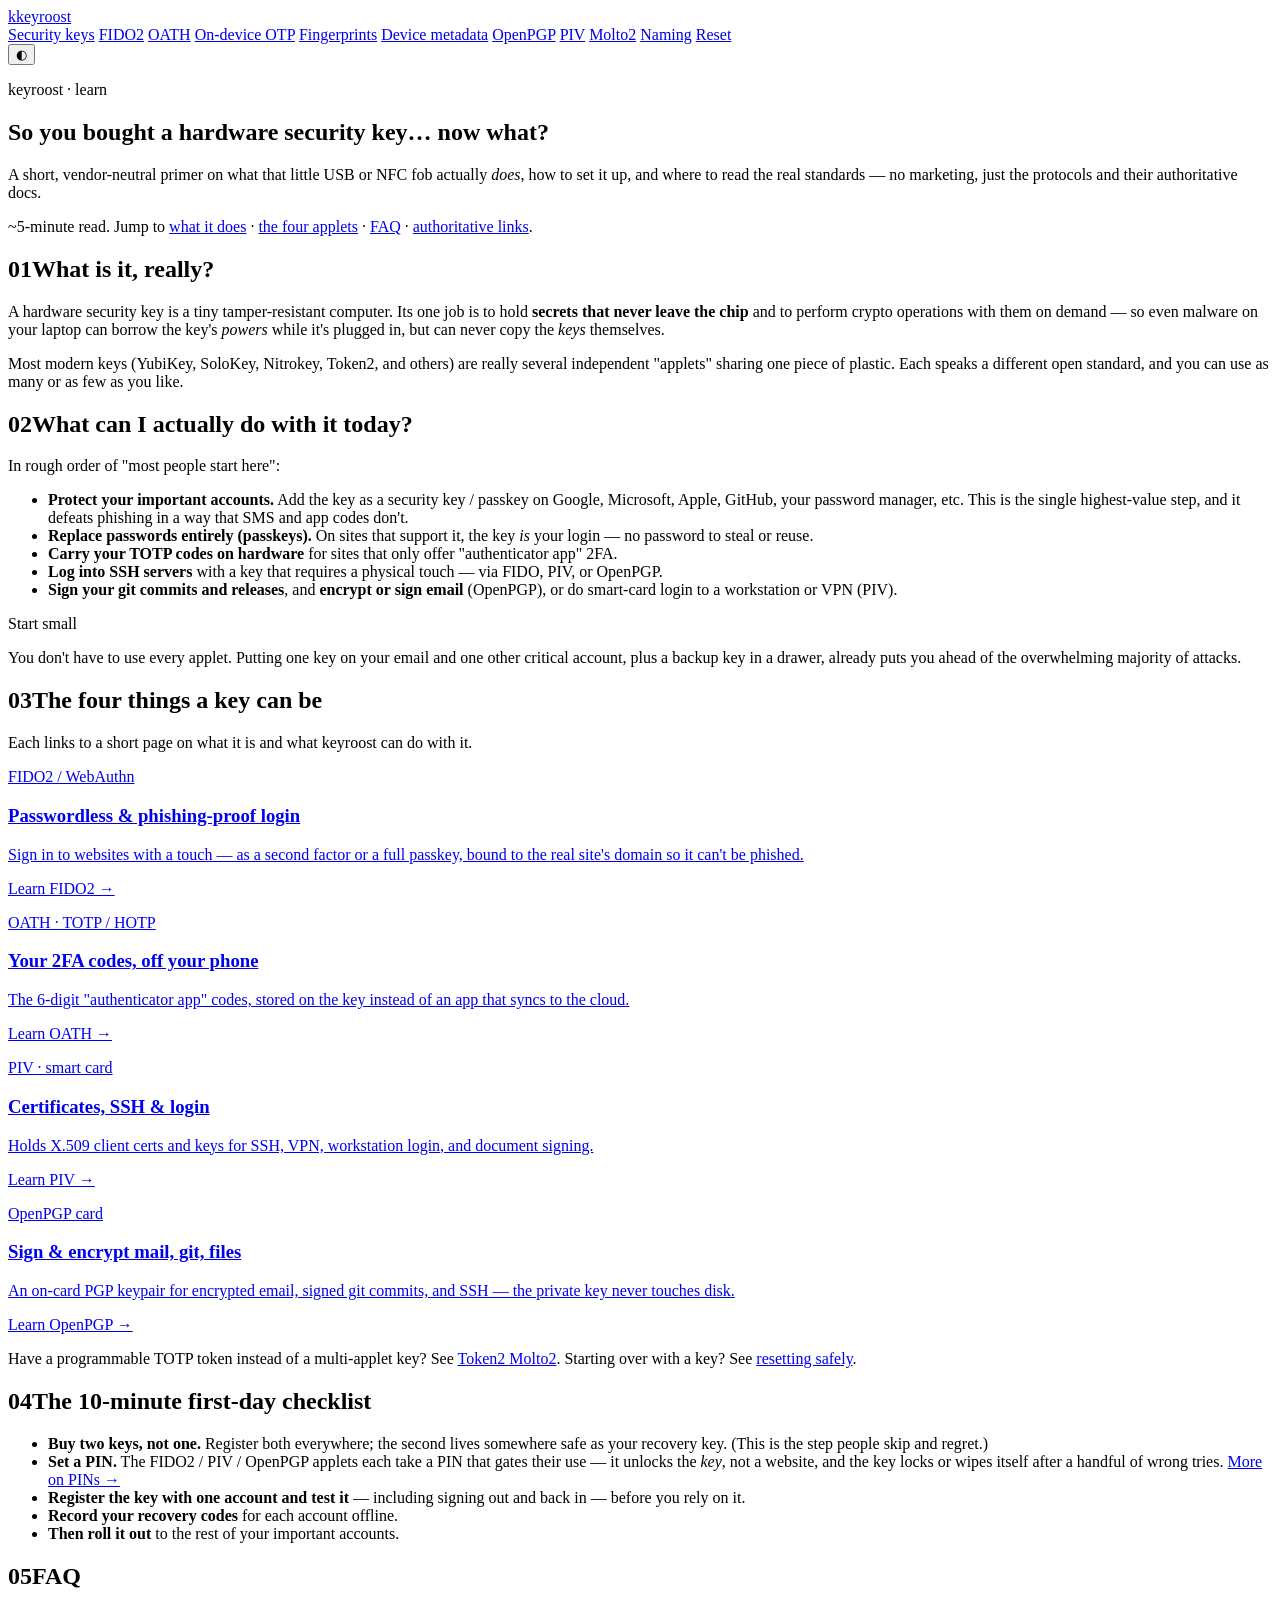
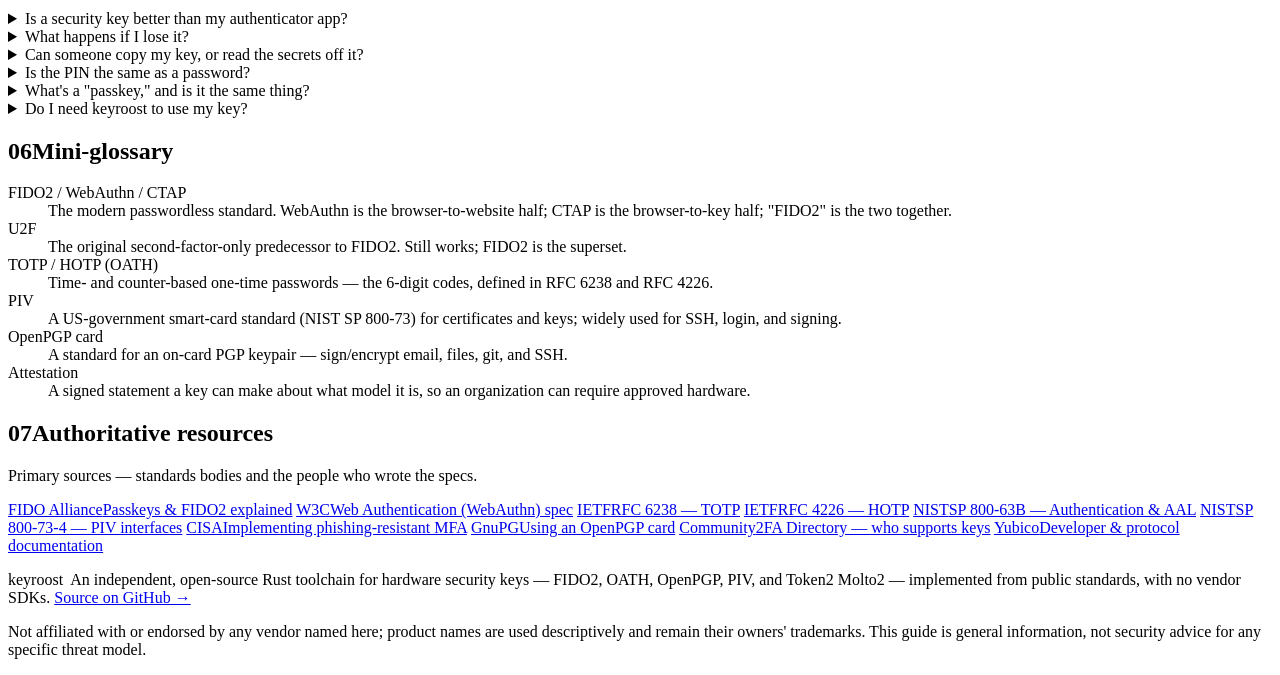
==== docs/index.html @ 5942d0e4 "release: v0.6.0 — CLI maturity, device model, GUI PIN/PIV polish # Conflicts: #	README.md" ====
<!DOCTYPE html>
<html lang="en">
<head>
<meta charset="utf-8">
<meta name="viewport" content="width=device-width, initial-scale=1">
<title>So you bought a hardware security key… now what? — keyroost</title>
<meta name="description" content="A short, vendor-neutral guide to what a hardware security key actually does — FIDO2 passkeys, TOTP, smart-card (PIV), and OpenPGP — how to set one up, and where to read the real standards.">
<link rel="stylesheet" href="assets/keyroost-theme.css">
<link rel="stylesheet" href="assets/site.css">
<script>(function(){try{var t=localStorage.getItem('kr-theme');if(t==='light'||(!t&&window.matchMedia&&matchMedia('(prefers-color-scheme: light)').matches))document.documentElement.setAttribute('data-theme','light');}catch(e){}})();</script>
</head>
<body>

<header class="kr-topbar">
  <div class="kr-wrap kr-topbar-inner">
    <a class="kr-wordmark" href="index.html" aria-label="keyroost — home">
      <span class="kr-mark mono">k</span><span>keyroost</span>
    </a>
    <nav class="kr-nav" aria-label="Learn topics">
      <a href="security-keys.html">Security keys</a>
      <a href="fido2.html">FIDO2</a>
      <a href="oath.html">OATH</a>
      <a href="otp.html">On-device OTP</a>
      <a href="fingerprint.html">Fingerprints</a>
      <a href="mds.html">Device metadata</a>
      <a href="openpgp.html">OpenPGP</a>
      <a href="piv.html">PIV</a>
      <a href="molto2.html">Molto2</a>
      <a href="naming.html">Naming</a>
      <a href="reset.html">Reset</a>
    </nav>
    <button class="kr-theme-toggle" id="kr-theme-toggle" type="button" aria-label="Toggle light/dark theme" title="Toggle theme">◐</button>
  </div>
</header>

<section class="kr-hero">
  <div class="kr-wrap">
    <p class="kr-label">keyroost · learn</p>
    <h1>So you bought a hardware security key… <span class="q">now what?</span></h1>
    <p class="kr-lede">A short, vendor-neutral primer on what that little USB or NFC fob
      actually <em>does</em>, how to set it up, and where to read the real standards —
      no marketing, just the protocols and their authoritative docs.</p>
    <p class="kr-meta">~5-minute read. Jump to
      <a href="#do">what it does</a> ·
      <a href="#topics">the four applets</a> ·
      <a href="#faq">FAQ</a> ·
      <a href="#resources">authoritative links</a>.</p>
  </div>
</section>

<main class="kr-wrap">

  <section class="kr-section" id="what">
    <h2><span class="num">01</span>What is it, really?</h2>
    <p>A hardware security key is a tiny tamper-resistant computer. Its one job is to
      hold <strong>secrets that never leave the chip</strong> and to perform crypto
      operations with them on demand — so even malware on your laptop can borrow the
      key's <em>powers</em> while it's plugged in, but can never copy the <em>keys</em>
      themselves.</p>
    <p>Most modern keys (YubiKey, SoloKey, Nitrokey, Token2, and others) are really
      several independent "applets" sharing one piece of plastic. Each speaks a
      different open standard, and you can use as many or as few as you like.</p>
  </section>

  <section class="kr-section" id="do">
    <h2><span class="num">02</span>What can I actually do with it today?</h2>
    <p>In rough order of "most people start here":</p>
    <ul>
      <li><strong>Protect your important accounts.</strong> Add the key as a security
        key / passkey on Google, Microsoft, Apple, GitHub, your password manager, etc.
        This is the single highest-value step, and it defeats phishing in a way that
        SMS and app codes don't.</li>
      <li><strong>Replace passwords entirely (passkeys).</strong> On sites that support
        it, the key <em>is</em> your login — no password to steal or reuse.</li>
      <li><strong>Carry your TOTP codes on hardware</strong> for sites that only offer
        "authenticator app" 2FA.</li>
      <li><strong>Log into SSH servers</strong> with a key that requires a physical
        touch — via FIDO, PIV, or OpenPGP.</li>
      <li><strong>Sign your git commits and releases</strong>, and <strong>encrypt or
        sign email</strong> (OpenPGP), or do smart-card login to a workstation or VPN
        (PIV).</li>
    </ul>
    <div class="kr-callout tip">
      <div class="kr-callout-title tip">Start small</div>
      <p>You don't have to use every applet. Putting one key on your email and one other
        critical account, plus a backup key in a drawer, already puts you ahead of the
        overwhelming majority of attacks.</p>
    </div>
  </section>

  <section class="kr-section" id="topics">
    <h2><span class="num">03</span>The four things a key can be</h2>
    <p class="kr-muted">Each links to a short page on what it is and what keyroost can do with it.</p>
    <div class="kr-cards">
      <a class="kr-card" href="fido2.html">
        <span class="kr-label">FIDO2 / WebAuthn</span>
        <h3>Passwordless &amp; phishing-proof login</h3>
        <p>Sign in to websites with a touch — as a second factor or a full passkey,
          bound to the real site's domain so it can't be phished.</p>
        <p class="kr-more">Learn FIDO2 →</p>
      </a>
      <a class="kr-card" href="oath.html">
        <span class="kr-label">OATH · TOTP / HOTP</span>
        <h3>Your 2FA codes, off your phone</h3>
        <p>The 6-digit "authenticator app" codes, stored on the key instead of an app
          that syncs to the cloud.</p>
        <p class="kr-more">Learn OATH →</p>
      </a>
      <a class="kr-card" href="piv.html">
        <span class="kr-label">PIV · smart card</span>
        <h3>Certificates, SSH &amp; login</h3>
        <p>Holds X.509 client certs and keys for SSH, VPN, workstation login, and
          document signing.</p>
        <p class="kr-more">Learn PIV →</p>
      </a>
      <a class="kr-card" href="openpgp.html">
        <span class="kr-label">OpenPGP card</span>
        <h3>Sign &amp; encrypt mail, git, files</h3>
        <p>An on-card PGP keypair for encrypted email, signed git commits, and SSH —
          the private key never touches disk.</p>
        <p class="kr-more">Learn OpenPGP →</p>
      </a>
    </div>
    <p class="kr-muted" style="margin-top:16px">Have a programmable TOTP token instead of a
      multi-applet key? See <a href="molto2.html">Token2 Molto2</a>. Starting over with a
      key? See <a href="reset.html">resetting safely</a>.</p>
  </section>

  <section class="kr-section" id="setup">
    <h2><span class="num">04</span>The 10-minute first-day checklist</h2>
    <ul>
      <li><strong>Buy two keys, not one.</strong> Register both everywhere; the second
        lives somewhere safe as your recovery key. (This is the step people skip and
        regret.)</li>
      <li><strong>Set a PIN.</strong> The FIDO2 / PIV / OpenPGP applets each take a PIN
        that gates their use — it unlocks the <em>key</em>, not a website, and the key
        locks or wipes itself after a handful of wrong tries. <a href="fido2.html#pin">More on PINs →</a></li>
      <li><strong>Register the key with one account and test it</strong> — including
        signing out and back in — before you rely on it.</li>
      <li><strong>Record your recovery codes</strong> for each account offline.</li>
      <li><strong>Then roll it out</strong> to the rest of your important accounts.</li>
    </ul>
  </section>

  <section class="kr-section kr-faq" id="faq">
    <h2><span class="num">05</span>FAQ</h2>

    <details>
      <summary>Is a security key better than my authenticator app?</summary>
      <div class="kr-answer">
        <p>For phishing — the threat most people face — yes, meaningfully. A FIDO2 key
          cryptographically checks the website's real domain before it responds, so a
          look-alike phishing page gets nothing. TOTP codes can be typed into a fake site
          and replayed within the 30-second window. TOTP still beats SMS or nothing;
          FIDO2 is the gold standard. <a href="https://www.cisa.gov/resources-tools/resources/implementing-phishing-resistant-mfa">CISA on phishing-resistant MFA →</a></p>
      </div>
    </details>

    <details>
      <summary>What happens if I lose it?</summary>
      <div class="kr-answer">
        <p>This is exactly why you register a <strong>second key</strong> and keep
          <strong>recovery codes</strong>. Sign in with your backup, remove the lost key
          from each account, and register a replacement. Because the secrets never leave
          the chip, whoever finds your key still needs your PIN — and it locks itself
          after too many wrong guesses.</p>
      </div>
    </details>

    <details>
      <summary>Can someone copy my key, or read the secrets off it?</summary>
      <div class="kr-answer">
        <p>No — that's the whole point. Private keys are generated on the chip and are
          designed to be non-exportable. Operations happen <em>inside</em> the key; only
          the result (a signature, an assertion) comes out. There's no "export key" button.</p>
      </div>
    </details>

    <details>
      <summary>Is the PIN the same as a password?</summary>
      <div class="kr-answer">
        <p>No. A website password is checked by a server and can be stolen in a breach.
          A key's PIN is checked <em>by the key, offline</em>, just to authorize local
          use — and the key enforces a small retry limit, so even a short PIN resists
          brute force. You never type it into a web form. <a href="fido2.html#pin">More →</a></p>
      </div>
    </details>

    <details>
      <summary>What's a "passkey," and is it the same thing?</summary>
      <div class="kr-answer">
        <p>A passkey is a FIDO2 credential used <em>instead</em> of a password rather than
          alongside one. A hardware key can store passkeys (a "device-bound passkey"); the
          phones-and-cloud kind syncs across devices. Same standard, different storage and
          recovery trade-offs. <a href="fido2.html#passkeys">More →</a></p>
      </div>
    </details>

    <details>
      <summary>Do I need keyroost to use my key?</summary>
      <div class="kr-answer">
        <p>Not for everyday logins — registering a key with a website happens in your
          browser, no extra software required. keyroost is for <em>managing the key
          itself</em>: inspecting it, setting PINs, loading TOTP secrets, generating
          OpenPGP/PIV keys, and programming Token2 Molto2 tokens — over an open, auditable
          toolchain with no vendor SDKs. It's optional power tooling, not a requirement.</p>
      </div>
    </details>
  </section>

  <section class="kr-section kr-glossary" id="glossary">
    <h2><span class="num">06</span>Mini-glossary</h2>
    <dl>
      <dt>FIDO2 / WebAuthn / CTAP</dt>
      <dd>The modern passwordless standard. WebAuthn is the browser-to-website half; CTAP
        is the browser-to-key half; "FIDO2" is the two together.</dd>
      <dt>U2F</dt>
      <dd>The original second-factor-only predecessor to FIDO2. Still works; FIDO2 is the
        superset.</dd>
      <dt>TOTP / HOTP (OATH)</dt>
      <dd>Time- and counter-based one-time passwords — the 6-digit codes, defined in
        RFC&nbsp;6238 and RFC&nbsp;4226.</dd>
      <dt>PIV</dt>
      <dd>A US-government smart-card standard (NIST SP&nbsp;800-73) for certificates and
        keys; widely used for SSH, login, and signing.</dd>
      <dt>OpenPGP card</dt>
      <dd>A standard for an on-card PGP keypair — sign/encrypt email, files, git, and SSH.</dd>
      <dt>Attestation</dt>
      <dd>A signed statement a key can make about what model it is, so an organization can
        require approved hardware.</dd>
    </dl>
  </section>

  <section class="kr-section kr-res-section" id="resources">
    <h2><span class="num">07</span>Authoritative resources</h2>
    <p class="kr-muted">Primary sources — standards bodies and the people who wrote the specs.</p>
    <div class="kr-res">
      <a href="https://fidoalliance.org/passkeys/"><span class="who">FIDO Alliance</span>Passkeys &amp; FIDO2 explained</a>
      <a href="https://www.w3.org/TR/webauthn-2/"><span class="who">W3C</span>Web Authentication (WebAuthn) spec</a>
      <a href="https://datatracker.ietf.org/doc/html/rfc6238"><span class="who">IETF</span>RFC 6238 — TOTP</a>
      <a href="https://datatracker.ietf.org/doc/html/rfc4226"><span class="who">IETF</span>RFC 4226 — HOTP</a>
      <a href="https://pages.nist.gov/800-63-3/sp800-63b.html"><span class="who">NIST</span>SP 800-63B — Authentication &amp; AAL</a>
      <a href="https://csrc.nist.gov/pubs/sp/800/73/4/upd1/final"><span class="who">NIST</span>SP 800-73-4 — PIV interfaces</a>
      <a href="https://www.cisa.gov/resources-tools/resources/implementing-phishing-resistant-mfa"><span class="who">CISA</span>Implementing phishing-resistant MFA</a>
      <a href="https://gnupg.org/documentation/manuals/gnupg/OpenPGP-Card.html"><span class="who">GnuPG</span>Using an OpenPGP card</a>
      <a href="https://2fa.directory/"><span class="who">Community</span>2FA Directory — who supports keys</a>
      <a href="https://developers.yubico.com/"><span class="who">Yubico</span>Developer &amp; protocol documentation</a>
    </div>
  </section>

</main>

<footer class="kr-footer">
  <div class="kr-wrap">
    <p><span class="kr-pill kr-pill-brand">keyroost</span> &nbsp;An independent, open-source
      Rust toolchain for hardware security keys — FIDO2, OATH, OpenPGP, PIV, and Token2
      Molto2 — implemented from public standards, with no vendor SDKs.
      <a href="https://github.com/framefilter/keyroost">Source on GitHub →</a></p>
    <p class="kr-small">Not affiliated with or endorsed by any vendor named here; product
      names are used descriptively and remain their owners' trademarks. This guide is
      general information, not security advice for any specific threat model.</p>
  </div>
</footer>

<script src="assets/site.js"></script>
</body>
</html>
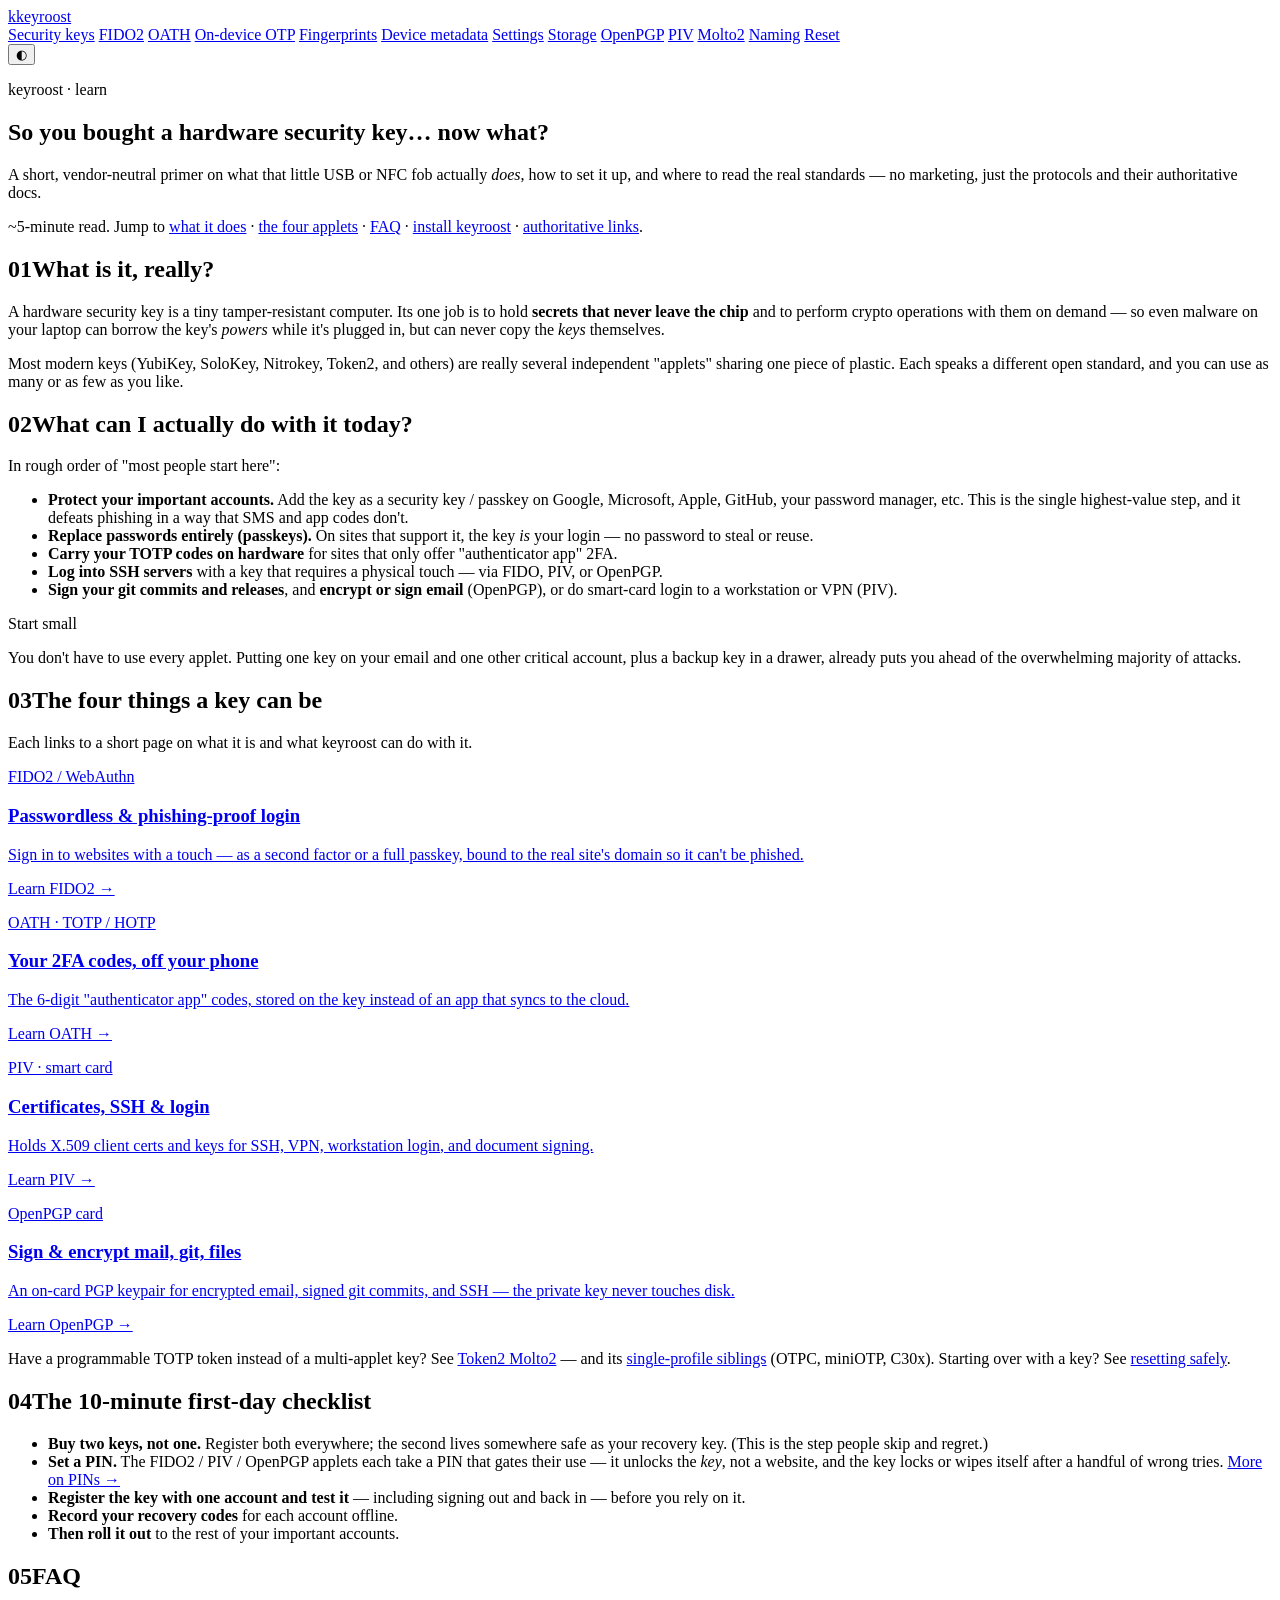
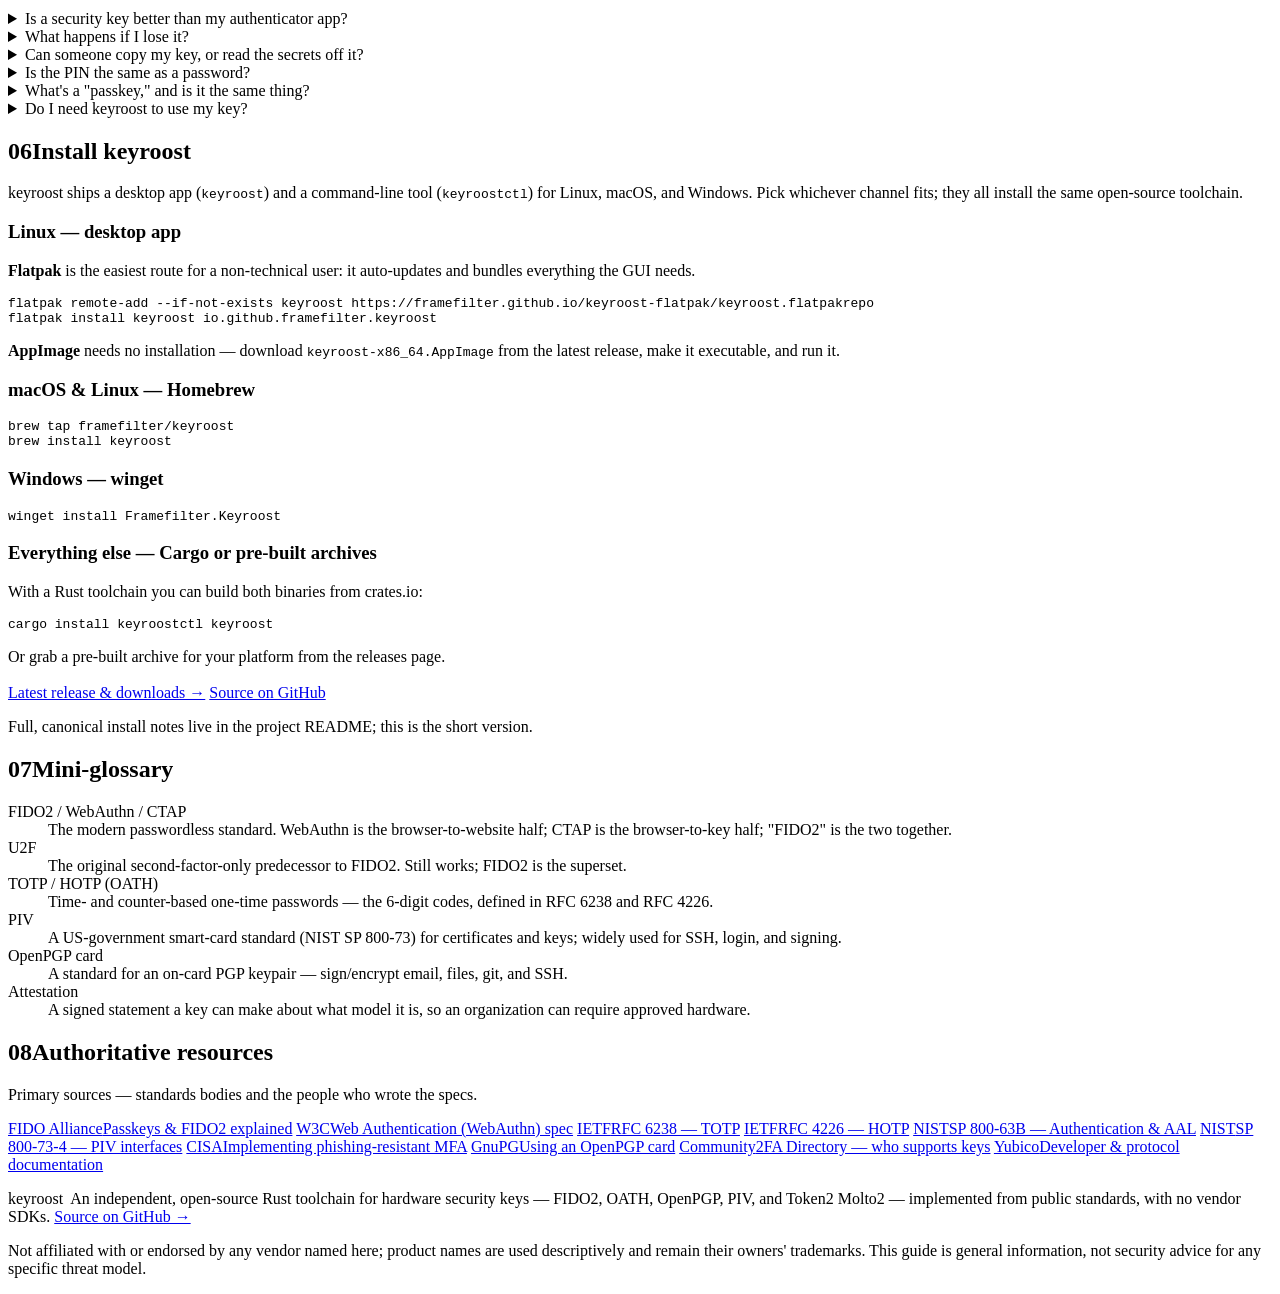
==== commit 5567e681: "docs: document v0.7.2 features (README, CHANGELOG, Learn site) README: programmable token (What-it-d" ====
--- a/docs/index.html
+++ b/docs/index.html
@@ -23,6 +23,8 @@
       <a href="otp.html">On-device OTP</a>
       <a href="fingerprint.html">Fingerprints</a>
       <a href="mds.html">Device metadata</a>
+      <a href="settings.html">Settings</a>
+      <a href="storage.html">Storage</a>
       <a href="openpgp.html">OpenPGP</a>
       <a href="piv.html">PIV</a>
       <a href="molto2.html">Molto2</a>
@@ -44,6 +46,7 @@
       <a href="#do">what it does</a> ·
       <a href="#topics">the four applets</a> ·
       <a href="#faq">FAQ</a> ·
+      <a href="#install">install keyroost</a> ·
       <a href="#resources">authoritative links</a>.</p>
   </div>
 </section>
@@ -122,8 +125,9 @@
       </a>
     </div>
     <p class="kr-muted" style="margin-top:16px">Have a programmable TOTP token instead of a
-      multi-applet key? See <a href="molto2.html">Token2 Molto2</a>. Starting over with a
-      key? See <a href="reset.html">resetting safely</a>.</p>
+      multi-applet key? See <a href="molto2.html">Token2 Molto2</a> — and its
+      <a href="molto2.html#single-profile">single-profile siblings</a> (OTPC, miniOTP, C30x).
+      Starting over with a key? See <a href="reset.html">resetting safely</a>.</p>
   </section>
 
   <section class="kr-section" id="setup">
@@ -208,8 +212,43 @@
     </details>
   </section>
 
+  <section class="kr-section" id="install">
+    <h2><span class="num">06</span>Install keyroost</h2>
+    <p>keyroost ships a desktop app (<code>keyroost</code>) and a command-line tool
+      (<code>keyroostctl</code>) for Linux, macOS, and Windows. Pick whichever channel fits;
+      they all install the same open-source toolchain.</p>
+
+    <h3>Linux — desktop app</h3>
+    <p><strong>Flatpak</strong> is the easiest route for a non-technical user: it
+      auto-updates and bundles everything the GUI needs.</p>
+<pre><code>flatpak remote-add --if-not-exists keyroost https://framefilter.github.io/keyroost-flatpak/keyroost.flatpakrepo
+flatpak install keyroost io.github.framefilter.keyroost</code></pre>
+    <p><strong>AppImage</strong> needs no installation — download
+      <code>keyroost-x86_64.AppImage</code> from the latest release, make it executable, and
+      run it.</p>
+
+    <h3>macOS &amp; Linux — Homebrew</h3>
+<pre><code>brew tap framefilter/keyroost
+brew install keyroost</code></pre>
+
+    <h3>Windows — winget</h3>
+<pre><code>winget install Framefilter.Keyroost</code></pre>
+
+    <h3>Everything else — Cargo or pre-built archives</h3>
+    <p>With a Rust toolchain you can build both binaries from crates.io:</p>
+<pre><code>cargo install keyroostctl keyroost</code></pre>
+    <p>Or grab a pre-built archive for your platform from the releases page.</p>
+
+    <p class="kr-related" style="margin-top:18px">
+      <a class="kr-btn kr-btn-default" href="https://github.com/framefilter/keyroost/releases/latest">Latest release &amp; downloads →</a>
+      <a class="kr-btn kr-btn-ghost" href="https://github.com/framefilter/keyroost">Source on GitHub</a>
+    </p>
+    <p class="kr-muted">Full, canonical install notes live in the project README; this is the
+      short version.</p>
+  </section>
+
   <section class="kr-section kr-glossary" id="glossary">
-    <h2><span class="num">06</span>Mini-glossary</h2>
+    <h2><span class="num">07</span>Mini-glossary</h2>
     <dl>
       <dt>FIDO2 / WebAuthn / CTAP</dt>
       <dd>The modern passwordless standard. WebAuthn is the browser-to-website half; CTAP
@@ -232,7 +271,7 @@
   </section>
 
   <section class="kr-section kr-res-section" id="resources">
-    <h2><span class="num">07</span>Authoritative resources</h2>
+    <h2><span class="num">08</span>Authoritative resources</h2>
     <p class="kr-muted">Primary sources — standards bodies and the people who wrote the specs.</p>
     <div class="kr-res">
       <a href="https://fidoalliance.org/passkeys/"><span class="who">FIDO Alliance</span>Passkeys &amp; FIDO2 explained</a>
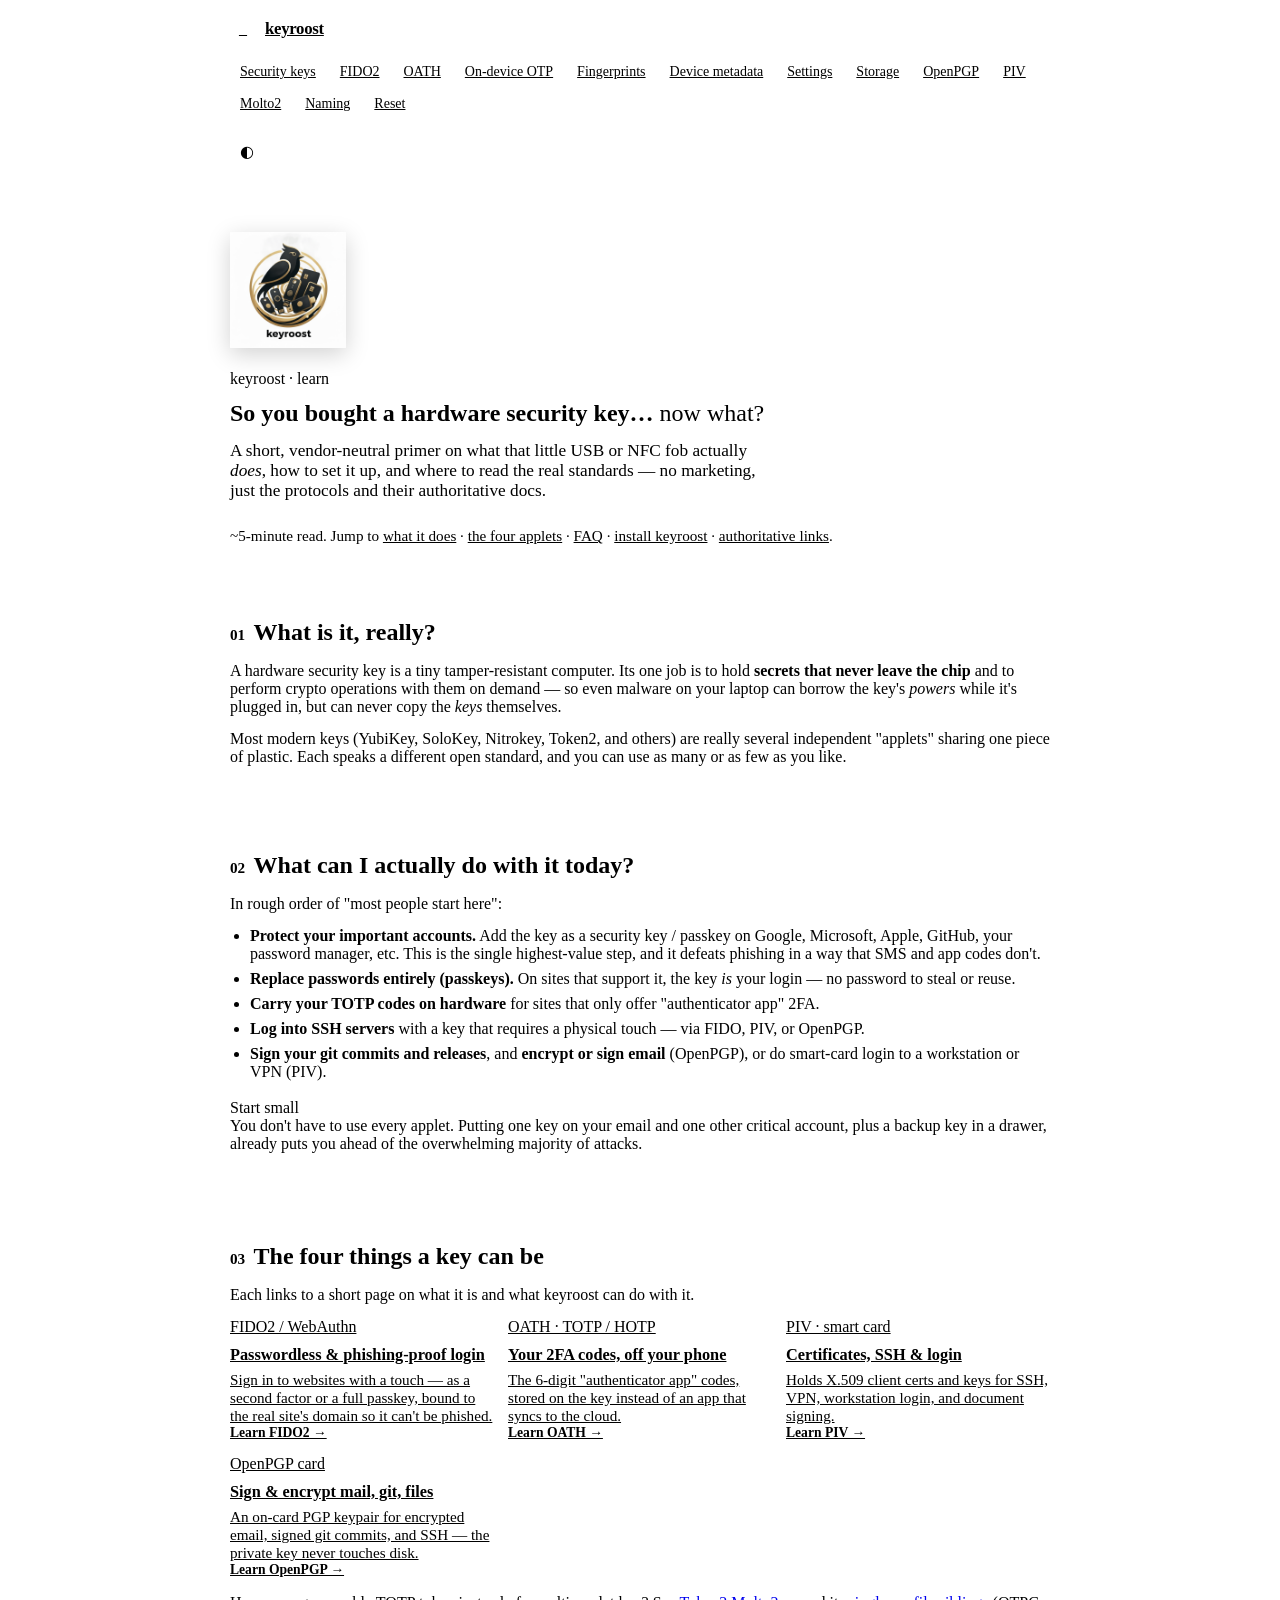
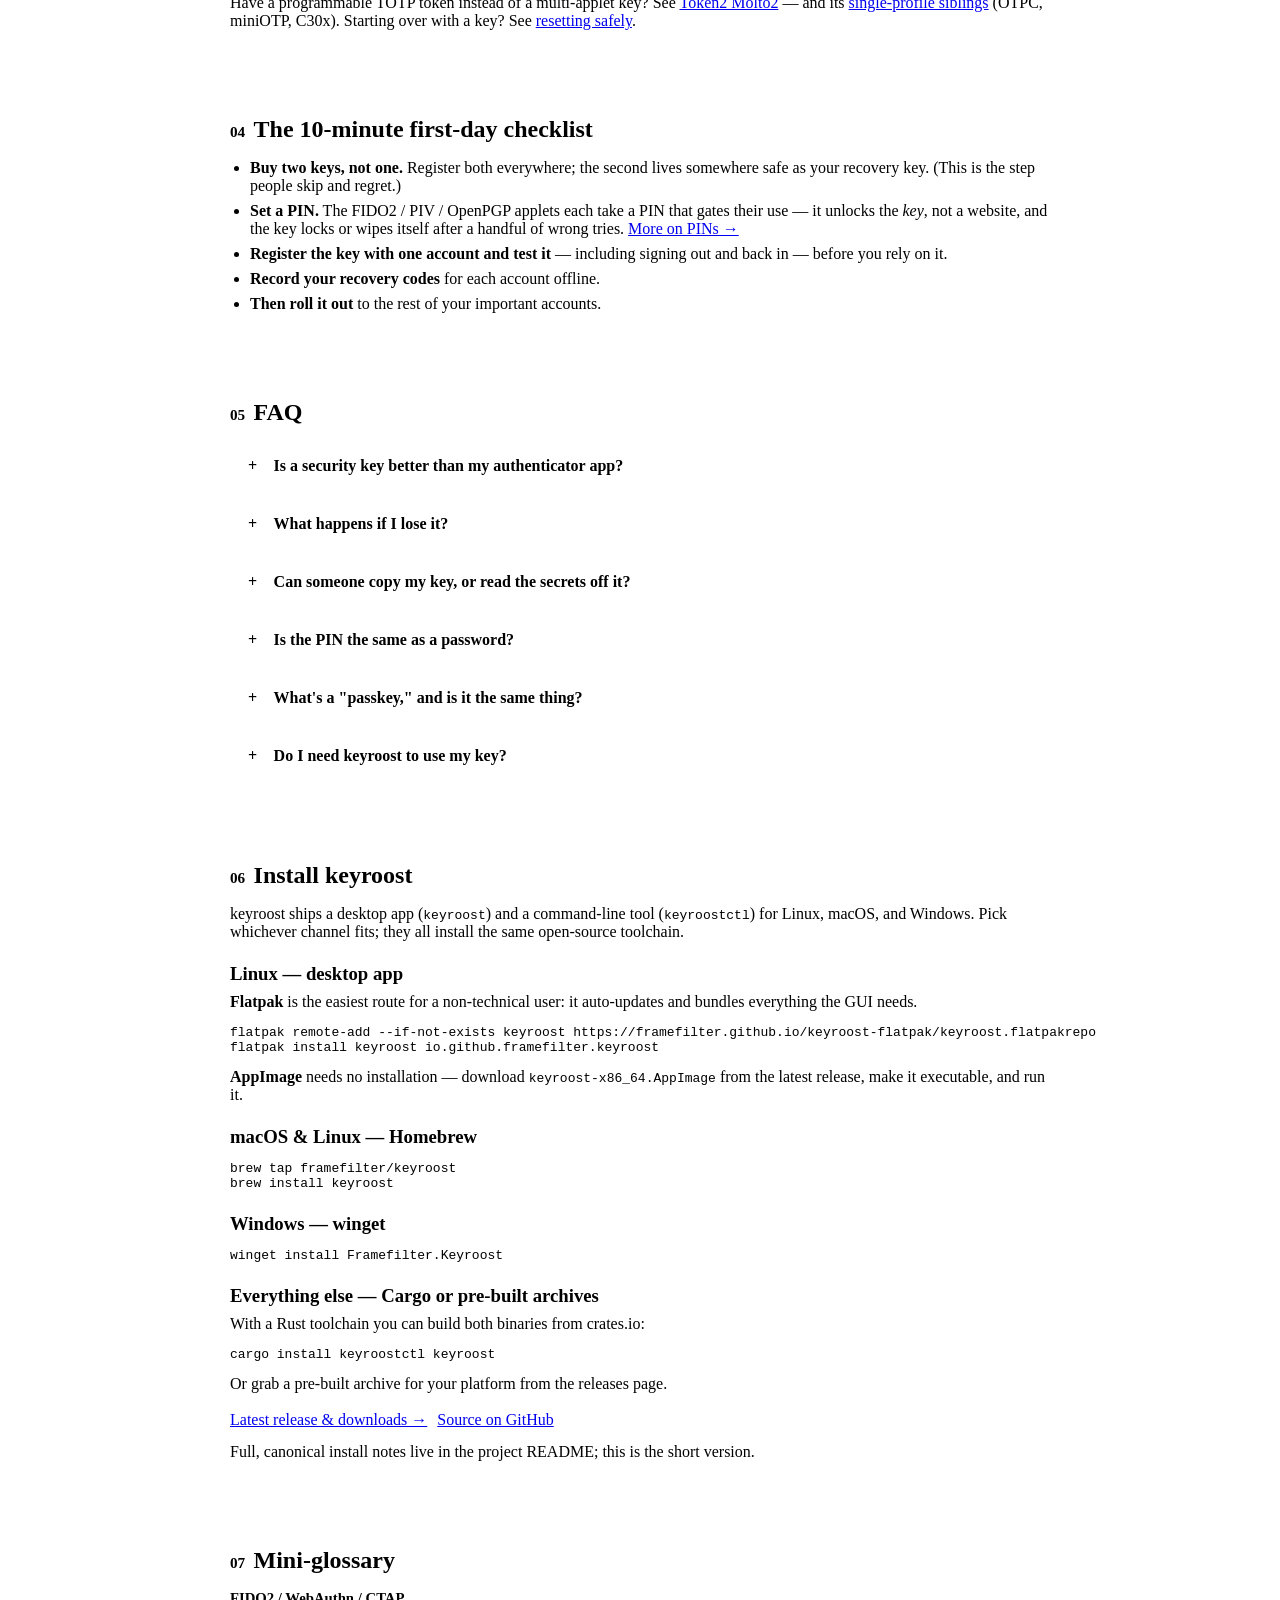
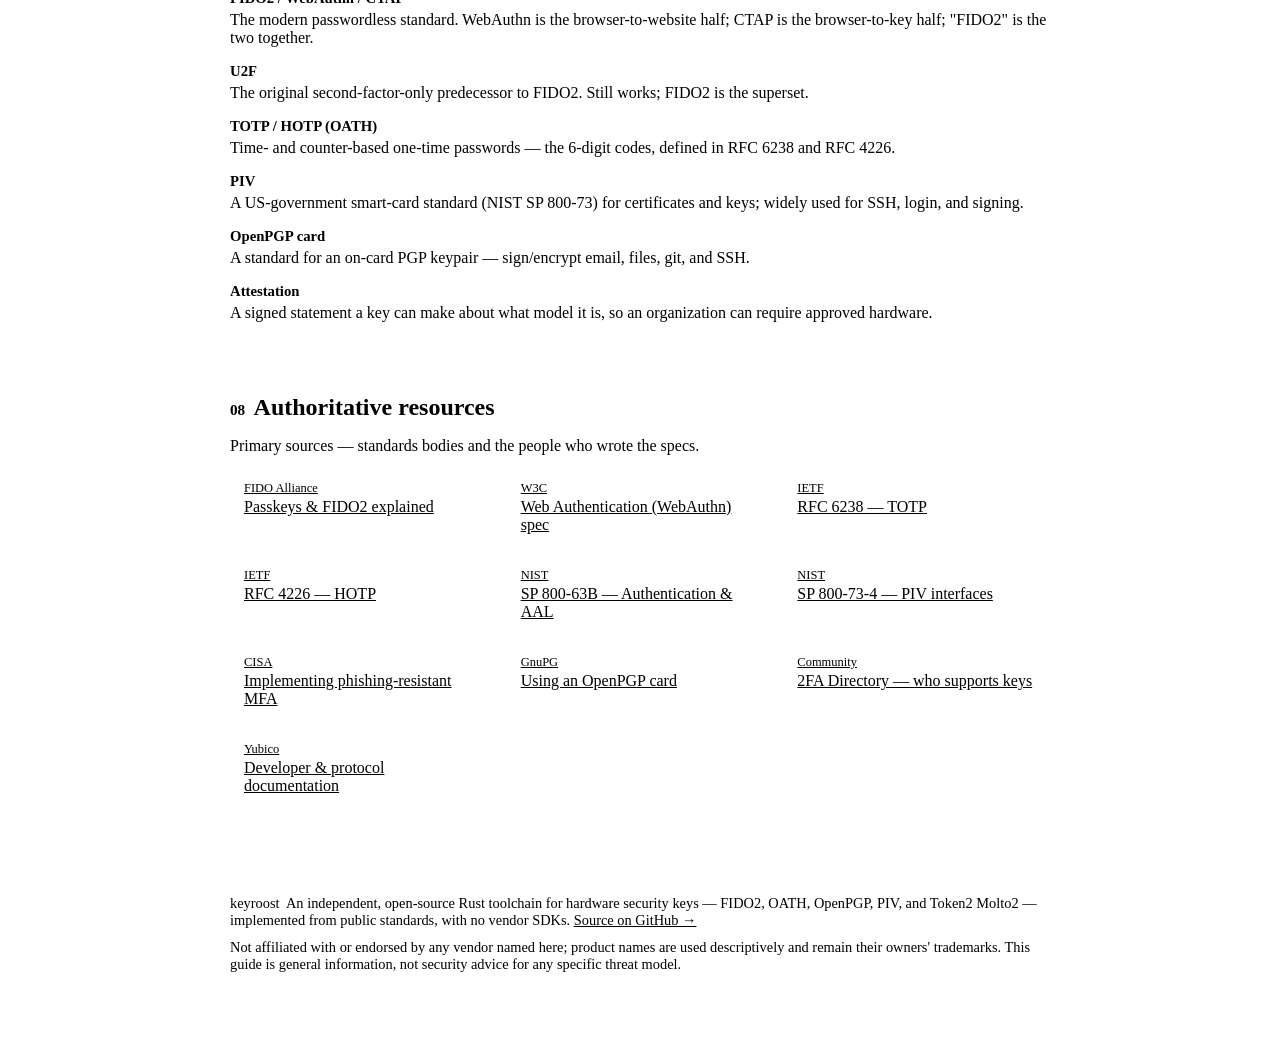
==== commit 180b0661: "docs: add project logo to README and Learn site Add the keyroost logo (proposed by @token2 in discus" ====
--- a/docs/index.html
+++ b/docs/index.html
@@ -37,6 +37,7 @@
 
 <section class="kr-hero">
   <div class="kr-wrap">
+    <img class="kr-hero-logo" src="assets/keyroost-logo.png" alt="keyroost logo" width="116" height="116">
     <p class="kr-label">keyroost · learn</p>
     <h1>So you bought a hardware security key… <span class="q">now what?</span></h1>
     <p class="kr-lede">A short, vendor-neutral primer on what that little USB or NFC fob
--- a/docs/assets/site.css
+++ b/docs/assets/site.css
@@ -0,0 +1,153 @@
+/* ============================================================================
+   Keyroost Learn site — layout chrome. Builds on assets/keyroost-theme.css;
+   reads only var(--kr-*) tokens so it tracks any palette/theme change.
+   ========================================================================== */
+
+.kr-wrap { max-width: 820px; margin: 0 auto; padding: 0 22px; }
+
+/* ---------- top bar ---------- */
+.kr-topbar {
+  position: sticky; top: 0; z-index: 20;
+  background: var(--kr-bar);
+  border-bottom: 1px solid var(--kr-line);
+}
+.kr-topbar-inner {
+  display: flex; align-items: center; gap: 16px;
+  min-height: 56px; padding-top: 8px; padding-bottom: 8px;
+  flex-wrap: wrap;
+}
+.kr-wordmark {
+  display: inline-flex; align-items: center; gap: 9px;
+  font-weight: 700; font-size: 1.05rem; color: var(--kr-txt);
+  letter-spacing: -0.3px;
+}
+.kr-wordmark:hover { text-decoration: none; }
+.kr-mark {
+  display: inline-grid; place-items: center;
+  width: 26px; height: 26px; border-radius: 28%;
+  background: var(--kr-brand); color: #fff;
+  font-weight: 700; font-size: 0.95rem; line-height: 1;
+}
+.kr-nav {
+  display: flex; align-items: center; gap: 4px;
+  margin-left: auto; flex-wrap: wrap;
+}
+.kr-nav a {
+  color: var(--kr-txt-2); font-size: 0.875rem; font-weight: 500;
+  padding: 6px 10px; border-radius: var(--kr-r-ctrl);
+}
+.kr-nav a:hover { color: var(--kr-txt); background: var(--kr-raised); text-decoration: none; }
+.kr-nav a.active { color: var(--kr-accent); background: var(--kr-accent-soft); }
+
+.kr-theme-toggle {
+  display: inline-grid; place-items: center;
+  width: 34px; height: 34px; flex: none;
+  background: var(--kr-raised); color: var(--kr-txt-2);
+  border: 1px solid var(--kr-line); border-radius: var(--kr-r-ctrl);
+  font-size: 1rem; cursor: pointer;
+}
+.kr-theme-toggle:hover { color: var(--kr-txt); border-color: var(--kr-accent-line); }
+
+/* ---------- hero ---------- */
+.kr-hero { padding: 56px 0 30px; border-bottom: 1px solid var(--kr-line); }
+.kr-hero-logo { display: block; width: 116px; height: 116px; margin: 0 0 22px;
+  border-radius: var(--kr-r-card); border: 1px solid var(--kr-line);
+  box-shadow: 0 6px 22px rgba(0,0,0,0.18); }
+.kr-hero .kr-label { margin-bottom: 12px; }
+.kr-hero h1 { margin: 0 0 14px; }
+.kr-hero .q { color: var(--kr-txt-2); font-weight: 400; }
+.kr-lede { color: var(--kr-txt-2); font-size: 1.08rem; margin: 0; max-width: 62ch; }
+.kr-hero .kr-meta { margin: 26px 0 0; color: var(--kr-txt-3); font-size: 0.95rem; }
+.kr-hero .kr-meta a { color: var(--kr-txt-2); }
+
+/* ---------- sections ---------- */
+main.kr-wrap { padding-top: 8px; padding-bottom: 8px; }
+.kr-section { padding: 36px 0; border-bottom: 1px solid var(--kr-line-soft); }
+.kr-section:last-of-type { border-bottom: 0; }
+.kr-section > h2 { margin: 0 0 16px; }
+.kr-section > h2 .num { font-family: var(--kr-mono); color: var(--kr-txt-3);
+  font-size: 0.95rem; font-weight: 600; margin-right: 0.55em; }
+p { margin: 0 0 14px; }
+.kr-muted { color: var(--kr-txt-2); }
+ul, ol { margin: 0 0 14px; padding-left: 1.25em; }
+li { margin: 7px 0; }
+h3 { margin: 22px 0 8px; }
+
+/* card grid */
+.kr-cards { display: grid; grid-template-columns: repeat(auto-fit, minmax(230px, 1fr)); gap: 14px; }
+.kr-card h3 { margin: 0 0 6px; font-size: 1.02rem; }
+.kr-card .kr-label { display: block; margin-bottom: 9px; }
+.kr-card p { margin: 0; color: var(--kr-txt-2); font-size: 0.95rem; }
+a.kr-card { color: inherit; display: block; }
+a.kr-card:hover { border-color: var(--kr-accent-line); text-decoration: none; }
+a.kr-card .kr-more { color: var(--kr-accent); font-size: 0.85rem; font-weight: 600; }
+
+/* callout variants by edge color */
+.kr-callout { margin: 18px 0; }
+.kr-callout.tip   { border-left: 3px solid var(--kr-ok);   }
+.kr-callout.note  { border-left: 3px solid var(--kr-warn); }
+.kr-callout.danger{ border-left: 3px solid var(--kr-err);  }
+.kr-callout .kr-callout-title.tip    { color: var(--kr-ok); }
+.kr-callout .kr-callout-title.note   { color: var(--kr-warn); }
+.kr-callout .kr-callout-title.danger { color: var(--kr-err); }
+.kr-callout p:last-child { margin-bottom: 0; }
+
+/* FAQ accordion */
+.kr-faq details {
+  background: var(--kr-panel); border: 1px solid var(--kr-line);
+  border-radius: var(--kr-r-card); margin: 10px 0; padding: 0 18px;
+}
+.kr-faq details[open] { background: var(--kr-surface); border-color: var(--kr-accent-line); }
+.kr-faq summary {
+  cursor: pointer; padding: 15px 0; font-weight: 600; list-style: none;
+  display: flex; align-items: center; gap: 0.6em;
+}
+.kr-faq summary::-webkit-details-marker { display: none; }
+.kr-faq summary::before {
+  content: "+"; font-family: var(--kr-mono); color: var(--kr-accent);
+  font-weight: 700; width: 1em; display: inline-block;
+}
+.kr-faq details[open] summary::before { content: "\2013"; }
+.kr-faq .kr-answer { padding: 0 0 16px; color: var(--kr-txt-2); }
+.kr-faq .kr-answer p:last-child { margin-bottom: 0; }
+
+/* glossary */
+.kr-glossary dl { margin: 0; }
+.kr-glossary dt { font-family: var(--kr-mono); color: var(--kr-txt);
+  font-size: 0.92rem; font-weight: 600; margin-top: 16px; }
+.kr-glossary dd { margin: 4px 0 0; color: var(--kr-txt-2); }
+
+/* resource links */
+.kr-res { display: grid; grid-template-columns: repeat(auto-fit, minmax(240px, 1fr)); gap: 10px; }
+.kr-res a {
+  background: var(--kr-panel); border: 1px solid var(--kr-line);
+  border-radius: var(--kr-r-ctrl); padding: 12px 14px; display: block; color: var(--kr-txt);
+}
+.kr-res a:hover { border-color: var(--kr-accent-line); text-decoration: none; }
+.kr-res .who { display: block; font-family: var(--kr-mono); font-size: 0.78rem; color: var(--kr-txt-3); margin-bottom: 2px; }
+
+/* "what keyroost does here" strip */
+.kr-tool {
+  display: flex; gap: 12px; align-items: flex-start;
+  background: var(--kr-side); border: 1px solid var(--kr-line);
+  border-radius: var(--kr-r-card); padding: 15px 17px; margin: 18px 0;
+}
+.kr-tool .kr-mark { flex: none; margin-top: 2px; }
+.kr-tool p { margin: 0; color: var(--kr-txt-2); font-size: 0.95rem; }
+.kr-tool strong { color: var(--kr-txt); }
+
+/* prev/next related nav */
+.kr-related { display: flex; flex-wrap: wrap; gap: 10px; margin-top: 8px; }
+
+/* footer */
+.kr-footer { padding: 34px 0 60px; color: var(--kr-txt-3); font-size: 0.9rem;
+  border-top: 1px solid var(--kr-line); margin-top: 10px; }
+.kr-footer a { color: var(--kr-txt-2); }
+.kr-footer p { margin: 0 0 10px; }
+
+@media (max-width: 620px) {
+  .kr-nav { width: 100%; margin-left: 0; order: 3; }
+  .kr-theme-toggle { margin-left: auto; }
+  .kr-hero { padding-top: 38px; }
+  h1 { font-size: 1.7rem; }
+}
